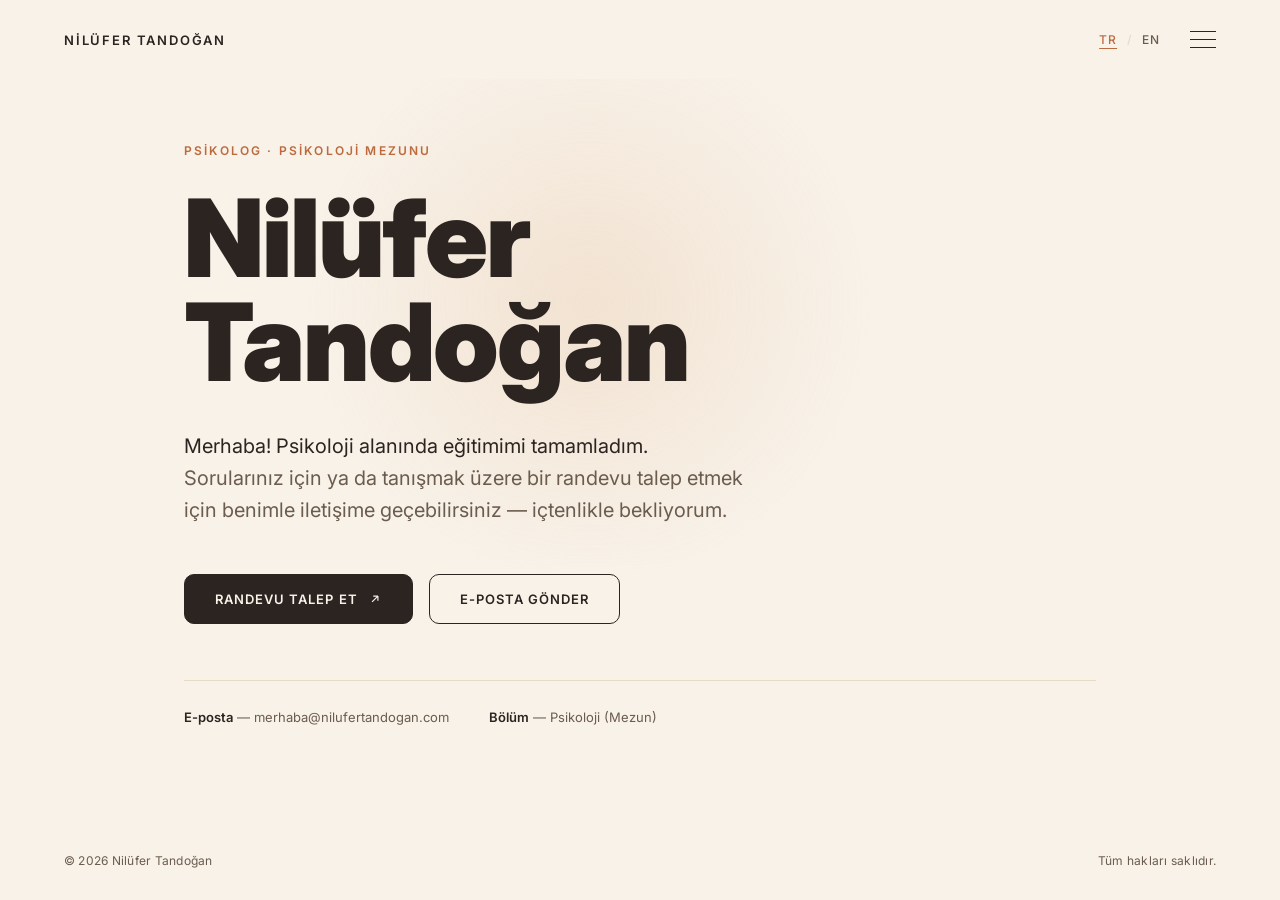
==== index.html @ fe496c20 "Initial commit: import site from site_8.zip Establishes version control for nilufertandogan.com, rep" ====
<!DOCTYPE html>
<html lang="tr">
<head>
<meta charset="UTF-8">
<meta name="viewport" content="width=device-width, initial-scale=1.0">
<title>Nilüfer Tandoğan</title>
<meta name="description" content="Nilüfer Tandoğan (Hatice Nilüfer Tandoğan) — Psikoloji mezunu. İletişime geçin veya randevu talep edin.">
<meta name="robots" content="index, follow">
<meta name="author" content="Nilüfer Tandoğan">
<link rel="canonical" href="https://nilufertandogan.com/">

<meta property="og:title" content="Nilüfer Tandoğan">
<meta property="og:description" content="Psikolog · Psikoloji Mezunu. İletişime geçin veya randevu talep edin.">
<meta property="og:type" content="website">
<meta property="og:url" content="https://nilufertandogan.com/">
<meta property="og:site_name" content="Nilüfer Tandoğan">
<meta property="og:image" content="https://nilufertandogan.com/og-image.png">
<meta property="og:image:width" content="1200">
<meta property="og:image:height" content="630">
<meta property="og:locale" content="tr_TR">
<meta property="og:locale:alternate" content="en_US">

<meta name="twitter:card" content="summary_large_image">
<meta name="twitter:title" content="Nilüfer Tandoğan">
<meta name="twitter:description" content="Psikolog · Psikoloji Mezunu. İletişime geçin veya randevu talep edin.">
<meta name="twitter:image" content="https://nilufertandogan.com/og-image.png">

<meta name="theme-color" content="#f8f2e9">
<link rel="icon" href="data:image/svg+xml,%3Csvg xmlns='http://www.w3.org/2000/svg' viewBox='0 0 100 100'%3E%3Crect width='100' height='100' fill='%232b2420'/%3E%3Ctext x='50' y='66' font-family='Georgia,serif' font-size='52' fill='%23f8f2e9' text-anchor='middle'%3ENT%3C/text%3E%3C/svg%3E">
<link rel="preconnect" href="https://fonts.googleapis.com">
<link rel="preconnect" href="https://fonts.gstatic.com" crossorigin>
<link href="https://fonts.googleapis.com/css2?family=Inter:wght@300;400;500;600;900&display=swap" rel="stylesheet">
<link rel="stylesheet" href="style.css">
<script type="application/ld+json">
{
  "@context": "https://schema.org",
  "@type": "Person",
  "name": "Nilüfer Tandoğan",
  "alternateName": "Hatice Nilüfer Tandoğan",
  "url": "https://nilufertandogan.com/",
  "image": "https://nilufertandogan.com/og-image.png",
  "description": "Psikolog · Psikoloji Mezunu",
  "email": "mailto:merhaba@nilufertandogan.com"
}
</script>
</head>
<body>

<header>
  <a class="wordmark" href="/">Nilüfer Tandoğan</a>
  <div class="header-right">
    <div class="lang-toggle">
      <button class="js-lang-btn active" data-lang="tr" onclick="setLang('tr')">TR</button>
      <span>/</span>
      <button class="js-lang-btn" data-lang="en" onclick="setLang('en')">EN</button>
    </div>
    <button class="burger" id="burger" aria-label="Menu"><span></span><span></span><span></span></button>
  </div>
</header>

<nav class="nav-overlay" id="nav-overlay">
  <ul class="nav-links">
    <li><a class="current" href="/" data-tr="Ana Sayfa" data-en="Home">Ana Sayfa</a></li>
    <li><a href="about" data-tr="Hakkımda" data-en="About Me">Hakkımda</a></li>
    <li><a href="psychology" data-tr="Psikoloji" data-en="Psychology">Psikoloji</a></li>
    <li><a href="interactive" data-tr="Etkileşimli" data-en="Interactive">Etkileşimli</a></li>
    <li><a href="blog" data-tr="Blog" data-en="Blog">Blog</a></li>
    <li><a href="contact" data-tr="İletişim" data-en="Contact">İletişim</a></li>
  </ul>
  <div class="nav-meta">
    <a class="nav-cta" href="https://cal.com/nilufer/15min" data-cal-link="nilufer/15min" data-cal-namespace="15min" data-cal-config='{"layout":"month_view"}' data-tr="Randevu Talep Et" data-en="Request an Appointment">Randevu Talep Et</a>
    <div class="lang-toggle">
      <button class="js-lang-btn active" data-lang="tr" onclick="setLang('tr')">TR</button>
      <span>/</span>
      <button class="js-lang-btn" data-lang="en" onclick="setLang('en')">EN</button>
    </div>
  </div>
</nav>

<main>
  <div class="hero">
    <div class="eyebrow" data-tr="Psikolog · Psikoloji Mezunu" data-en="Psychologist · Psychology Graduate">Psikolog · Psikoloji Mezunu</div>

    <h1>Nilüfer<br>Tandoğan</h1>

    <p class="lede">
      <span data-tr="Merhaba! Psikoloji alanında eğitimimi tamamladım." data-en="Hi there! I completed my degree in Psychology.">Merhaba! Psikoloji alanında eğitimimi tamamladım.</span>
      <span class="soft" data-tr="Sorularınız için ya da tanışmak üzere bir randevu talep etmek için benimle iletişime geçebilirsiniz — içtenlikle bekliyorum." data-en="Feel free to get in touch with any questions, or request an appointment to meet — I'd genuinely love to hear from you.">Sorularınız için ya da tanışmak üzere bir randevu talep etmek için benimle iletişime geçebilirsiniz — içtenlikle bekliyorum.</span>
    </p>

    <div class="cta-row">
      <a class="btn btn-primary" href="https://cal.com/nilufer/15min" data-cal-link="nilufer/15min" data-cal-namespace="15min" data-cal-config='{"layout":"month_view"}'>
        <span data-tr="Randevu Talep Et" data-en="Request an Appointment">Randevu Talep Et</span>
        <svg viewBox="0 0 24 24" fill="none" stroke="currentColor" stroke-width="2"><path d="M7 17L17 7M17 7H9M17 7V15"/></svg>
      </a>
      <a class="btn btn-secondary" href="mailto:merhaba@nilufertandogan.com">
        <span data-tr="E-posta Gönder" data-en="Send an Email">E-posta Gönder</span>
      </a>
    </div>

    <div class="divider"></div>
    <div class="meta-row">
      <div><strong data-tr="E-posta" data-en="Email">E-posta</strong> — merhaba@nilufertandogan.com</div>
      <div><strong data-tr="Bölüm" data-en="Department">Bölüm</strong> — <span data-tr="Psikoloji (Mezun)" data-en="Psychology (Graduate)">Psikoloji (Mezun)</span></div>
    </div>
  </div>
</main>

<footer>
  <span>&copy; <span id="year">2026</span> Nilüfer Tandoğan</span>
  <span data-tr="Tüm hakları saklıdır." data-en="All rights reserved.">Tüm hakları saklıdır.</span>
</footer>

<script src="script.js"></script>
<script type="text/javascript">
  (function (C, A, L) { let p = function (a, ar) { a.q.push(ar); }; let d = C.document; C.Cal = C.Cal || function () { let cal = C.Cal; let ar = arguments; if (!cal.loaded) { cal.ns = {}; cal.q = cal.q || []; d.head.appendChild(d.createElement("script")).src = A; cal.loaded = true; } if (ar[0] === L) { const api = function () { p(api, arguments); }; const namespace = ar[1]; api.q = api.q || []; if(typeof namespace === "string"){cal.ns[namespace] = cal.ns[namespace] || api;p(cal.ns[namespace], ar);p(cal, ["initNamespace", namespace]);} else p(cal, ar); return;} p(cal, ar); }; })(window, "https://app.cal.com/embed/embed.js", "init");
  Cal("init", "15min", {origin:"https://app.cal.com"});
  Cal.config = Cal.config || {};
  Cal.config.forwardQueryParams = true;
  Cal.ns["15min"]("ui", {"hideEventTypeDetails":false,"layout":"month_view"});
</script>

</body>
</html>
---- style.css ----
:root{
  --bg:#f8f2e9;
  --ink:#2b2420;
  --ink-soft:#6b5c4e;
  --line:#e7dbc8;
  --paper:#fffaf3;
  --accent:#bd6b3e;
  --accent-soft:#f0ddc9;
  --radius:10px;
  --radius-lg:20px;
}
*{margin:0;padding:0;box-sizing:border-box;}
html{scroll-behavior:smooth;}
body{
  background:var(--bg);
  color:var(--ink);
  font-family:'Inter',-apple-system,BlinkMacSystemFont,'Helvetica Neue',Arial,sans-serif;
  -webkit-font-smoothing:antialiased;
  min-height:100vh;
  display:flex;
  flex-direction:column;
}
a{color:inherit;}

/* ---------- top bar ---------- */
header{
  display:flex;
  align-items:center;
  justify-content:space-between;
  padding:28px clamp(20px,5vw,64px);
  position:sticky;
  top:0;
  background:var(--bg);
  z-index:100;
}
.wordmark{
  font-size:13px;
  font-weight:600;
  letter-spacing:0.14em;
  text-transform:uppercase;
  text-decoration:none;
}
.header-right{
  display:flex;
  align-items:center;
  gap:28px;
}
.lang-toggle{
  display:flex;
  align-items:center;
  gap:8px;
  font-size:12px;
  letter-spacing:0.08em;
  font-weight:500;
}
.lang-toggle button{
  background:none;
  border:none;
  font:inherit;
  letter-spacing:inherit;
  color:var(--ink-soft);
  cursor:pointer;
  padding:4px 2px;
  text-transform:uppercase;
  transition:color .2s ease;
}
.lang-toggle button.active{
  color:var(--accent);
  text-decoration:underline;
  text-underline-offset:4px;
}
.lang-toggle span{color:var(--line);}

.burger{
  width:26px;
  height:18px;
  position:relative;
  background:none;
  border:none;
  cursor:pointer;
  padding:0;
  flex:none;
}
.burger span{
  position:absolute;
  left:0;
  width:100%;
  height:1.5px;
  background:var(--ink);
  transition:transform .3s ease, opacity .3s ease, top .3s ease;
}
.burger span:nth-child(1){top:0;}
.burger span:nth-child(2){top:8px;}
.burger span:nth-child(3){top:16px;}
.burger.open span:nth-child(1){top:8px;transform:rotate(45deg);}
.burger.open span:nth-child(2){opacity:0;}
.burger.open span:nth-child(3){top:8px;transform:rotate(-45deg);}

/* ---------- nav overlay ---------- */
.nav-overlay{
  position:fixed;
  inset:0;
  background:var(--ink);
  color:var(--bg);
  z-index:90;
  display:flex;
  flex-direction:column;
  justify-content:center;
  padding:20px clamp(24px,6vw,80px) 24px;
  padding-top:min(100px, 18vh);
  overflow-y:auto;
  opacity:0;
  visibility:hidden;
  transform:translateY(-8px);
  transition:opacity .35s ease, transform .35s ease, visibility 0s linear .35s;
}
.nav-overlay.open{
  opacity:1;
  visibility:visible;
  transform:translateY(0);
  transition:opacity .35s ease, transform .35s ease, visibility 0s linear 0s;
}
.nav-links{
  list-style:none;
  display:flex;
  flex-direction:column;
  gap:0;
}
.nav-links a{
  font-size:clamp(22px,4.8vw,44px);
  font-weight:900;
  letter-spacing:-0.02em;
  text-decoration:none;
  color:var(--bg);
  opacity:0.55;
  transition:opacity .2s ease;
  display:inline-block;
  padding:3px 0;
  line-height:1.15;
}
.nav-links a:hover,
.nav-links a.current{
  opacity:1;
  color:var(--accent);
}
.nav-meta{
  margin-top:24px;
  display:flex;
  flex-wrap:wrap;
  gap:12px 32px;
  align-items:center;
}
.nav-meta .lang-toggle button{color:rgba(246,244,240,0.55);}
.nav-meta .lang-toggle button.active{color:var(--accent);}
.nav-meta .lang-toggle span{color:rgba(246,244,240,0.3);}
.nav-cta{
  display:inline-flex;
  align-items:center;
  gap:10px;
  padding:11px 22px;
  font-size:12px;
  font-weight:600;
  letter-spacing:0.08em;
  text-transform:uppercase;
  text-decoration:none;
  border:1px solid var(--bg);
  border-radius:var(--radius);
  color:var(--bg);
  transition:background .25s ease, color .25s ease, border-color .25s ease;
}
.nav-cta:hover{background:var(--accent);color:var(--bg);border-color:var(--accent);}

body.nav-locked{overflow:hidden;}

/* ---------- hero (home) ---------- */
main{flex:1;display:flex;align-items:center;}
.hero{width:100%;padding:40px clamp(20px,5vw,64px) 80px;max-width:1040px;margin:0 auto;position:relative;}
.hero::before{
  content:"";position:absolute;top:-60px;left:50%;width:640px;height:520px;
  transform:translateX(-58%);
  background:radial-gradient(circle, var(--accent-soft) 0%, rgba(240,221,201,0) 68%);
  opacity:.75;filter:blur(6px);pointer-events:none;z-index:-1;
}
.eyebrow{
  font-size:12px;font-weight:600;letter-spacing:0.18em;text-transform:uppercase;
  color:var(--accent);margin-bottom:28px;
}
h1{font-size:clamp(48px,9vw,108px);font-weight:900;line-height:0.96;letter-spacing:-0.02em;margin-bottom:36px;}
.lede{font-size:clamp(17px,2vw,20px);font-weight:400;line-height:1.6;color:var(--ink);max-width:560px;margin-bottom:48px;}
.lede .soft{color:var(--ink-soft);}
.cta-row{display:flex;flex-wrap:wrap;gap:16px;margin-bottom:56px;}
.btn{
  display:inline-flex;align-items:center;gap:10px;padding:16px 30px;font-size:13px;font-weight:600;
  letter-spacing:0.08em;text-transform:uppercase;text-decoration:none;border:1px solid var(--ink);
  border-radius:var(--radius);
  transition:background .25s ease, color .25s ease, border-color .25s ease;white-space:nowrap;
}
.btn-primary{background:var(--ink);color:var(--bg);}
.btn-primary:hover{background:var(--accent);color:var(--bg);border-color:var(--accent);}
.btn-secondary{background:transparent;color:var(--ink);}
.btn-secondary:hover{background:var(--ink);color:var(--bg);}
.btn svg{width:14px;height:14px;flex:none;}
.divider{width:100%;height:1px;background:var(--line);margin-bottom:28px;}
.meta-row{display:flex;flex-wrap:wrap;gap:8px 40px;font-size:13px;color:var(--ink-soft);}
.meta-row strong{color:var(--ink);font-weight:600;}

/* ---------- generic sub-page layout ---------- */
.page{width:100%;max-width:800px;margin:0 auto;padding:20px clamp(20px,5vw,64px) 100px;}
.page-eyebrow{
  font-size:12px;font-weight:600;letter-spacing:0.18em;text-transform:uppercase;
  color:var(--accent);margin-bottom:20px;
}
.page h1{font-size:clamp(36px,6vw,64px);margin-bottom:32px;}
.prose{font-size:17px;line-height:1.75;color:var(--ink);max-width:640px;}
.prose p{margin-bottom:22px;}
.prose p:last-child{margin-bottom:0;}

/* ---------- topic list (psychology page) ---------- */
.topic-list{list-style:none;margin-top:16px;}
.topic-item{
  padding:28px 0;border-top:1px solid var(--line);
  display:flex;flex-direction:column;gap:8px;
}
.topic-list li:last-child{border-bottom:1px solid var(--line);}
.topic-item{transition:padding-left .2s ease;}
.topic-item:hover{padding-left:8px;}
.topic-title{font-size:20px;font-weight:600;letter-spacing:-0.01em;}
.topic-item:hover .topic-title{color:var(--accent);}
.topic-desc{font-size:15px;line-height:1.6;color:var(--ink-soft);max-width:560px;}

/* ---------- blog list ---------- */
.blog-list{list-style:none;margin-top:16px;}
.blog-item{
  padding:32px 0;border-top:1px solid var(--line);
  display:flex;flex-direction:column;gap:10px;
}
.blog-list li:last-child{border-bottom:1px solid var(--line);}
.blog-item{transition:padding-left .2s ease;}
.blog-item:hover{padding-left:8px;}
.blog-date{font-size:12px;letter-spacing:0.1em;text-transform:uppercase;color:var(--ink-soft);}
.blog-title{font-size:24px;font-weight:700;letter-spacing:-0.01em;transition:color .2s ease;}
.blog-item:hover .blog-title{color:var(--accent);}
.blog-excerpt{font-size:15px;line-height:1.6;color:var(--ink-soft);max-width:600px;}
.blog-tag{
  align-self:flex-start;font-size:11px;font-weight:600;letter-spacing:0.08em;text-transform:uppercase;
  color:var(--accent);background:var(--accent-soft);border:1px solid transparent;border-radius:999px;padding:4px 12px;
}

/* ---------- contact form ---------- */
.form-note{font-size:14px;line-height:1.6;color:var(--ink-soft);margin-bottom:36px;max-width:560px;}
form.contact-form{max-width:560px;}
.field{margin-bottom:24px;}
.field label{
  display:block;font-size:12px;font-weight:600;letter-spacing:0.08em;text-transform:uppercase;
  color:var(--ink-soft);margin-bottom:10px;
}
.field input,.field textarea{
  width:100%;border:none;border-bottom:1px solid var(--line);background:transparent;
  font:inherit;font-size:16px;color:var(--ink);padding:10px 2px;outline:none;
  transition:border-color .2s ease;
}
.field input:focus,.field textarea:focus{border-color:var(--accent);}
.field textarea{resize:vertical;min-height:120px;}
.form-submit{
  display:inline-flex;align-items:center;gap:10px;padding:16px 30px;font-size:13px;font-weight:600;
  letter-spacing:0.08em;text-transform:uppercase;border:1px solid var(--ink);background:var(--ink);
  border-radius:var(--radius);
  color:var(--bg);cursor:pointer;transition:background .25s ease,color .25s ease,border-color .25s ease;
}
.form-submit:hover{background:var(--accent);color:var(--bg);border-color:var(--accent);}
.contact-alt{margin-top:56px;padding-top:32px;border-top:1px solid var(--line);}

/* ---------- footer ---------- */
footer{
  padding:24px clamp(20px,5vw,64px) 32px;display:flex;flex-wrap:wrap;gap:8px 24px;
  justify-content:space-between;font-size:12px;color:var(--ink-soft);letter-spacing:0.02em;
}
footer a{color:var(--ink-soft);}

/* ---------- disclaimer ---------- */
.disclaimer{
  font-size:13px;line-height:1.6;color:var(--ink-soft);max-width:640px;
  padding:16px 20px;background:var(--accent-soft);border:none;border-left:3px solid var(--accent);
  border-radius:0 var(--radius) var(--radius) 0;margin:28px 0 40px;
}
.disclaimer strong{color:var(--ink);}

/* ---------- interactive section switcher ---------- */
.tool-tabs{display:flex;gap:8px;margin-bottom:48px;flex-wrap:wrap;}
.tool-tab{
  padding:12px 22px;font-size:12px;font-weight:600;letter-spacing:0.08em;text-transform:uppercase;
  border:1px solid var(--ink);border-radius:999px;background:transparent;color:var(--ink);cursor:pointer;
  transition:background .2s ease,color .2s ease,border-color .2s ease;
}
.tool-tab.active{background:var(--ink);color:var(--bg);}
.tool-tab:hover:not(.active){border-color:var(--accent);color:var(--accent);}
.tool-panel{display:none;}
.tool-panel.active{display:block;}

/* ---------- stroop game ---------- */
.game-card{
  background:var(--paper);border:1px solid var(--line);border-radius:var(--radius-lg);
  box-shadow:0 1px 2px rgba(43,36,32,0.04), 0 12px 28px rgba(43,36,32,0.06);
  padding:clamp(28px,5vw,64px);
  display:flex;flex-direction:column;align-items:center;text-align:center;min-height:420px;
  justify-content:center;position:relative;overflow:hidden;
}
.game-progress{
  position:absolute;top:0;left:0;height:3px;background:var(--accent);width:0%;
  transition:width .25s ease;
}
.game-meta-row{
  position:absolute;top:20px;right:24px;font-size:12px;color:var(--ink-soft);
  letter-spacing:0.08em;text-transform:uppercase;
}
.game-intro h2{font-size:clamp(24px,4vw,34px);font-weight:800;margin-bottom:16px;letter-spacing:-0.01em;}
.game-intro p{font-size:15px;line-height:1.6;color:var(--ink-soft);max-width:440px;margin:0 auto 28px;}
.stroop-word{
  font-size:clamp(48px,9vw,88px);font-weight:900;letter-spacing:-0.02em;margin-bottom:44px;
  transition:transform .12s ease;
  user-select:none;
}
.stroop-word.pulse{animation:stroop-pulse .18s ease;}
@keyframes stroop-pulse{0%{transform:scale(1);}50%{transform:scale(1.08);}100%{transform:scale(1);}}
.color-buttons{display:grid;grid-template-columns:repeat(4,1fr);gap:14px;width:100%;max-width:480px;}
.color-btn{
  aspect-ratio:1;border:none;border-radius:var(--radius);cursor:pointer;position:relative;
  display:flex;align-items:flex-end;justify-content:center;padding-bottom:10px;
  font-size:11px;font-weight:700;letter-spacing:0.06em;text-transform:uppercase;color:rgba(255,255,255,0.92);
  transition:transform .12s ease, filter .12s ease;
}
.color-btn:hover{transform:translateY(-3px);filter:brightness(1.06);}
.color-btn:active{transform:translateY(0);}
.game-result h2{font-size:clamp(28px,5vw,40px);font-weight:800;margin-bottom:8px;}
.result-score{
  font-size:clamp(64px,14vw,140px);font-weight:900;letter-spacing:-0.03em;line-height:1;margin:12px 0;
}
.result-stats{display:flex;gap:36px;justify-content:center;flex-wrap:wrap;margin:20px 0 32px;}
.result-stat-num{font-size:22px;font-weight:700;}
.result-stat-label{font-size:11px;color:var(--ink-soft);letter-spacing:0.08em;text-transform:uppercase;margin-top:4px;}
.result-tagline{font-size:16px;color:var(--ink-soft);max-width:420px;margin:0 auto 28px;line-height:1.5;}
.game-start-btn,.game-replay-btn{
  display:inline-flex;align-items:center;gap:10px;padding:16px 34px;font-size:13px;font-weight:600;
  letter-spacing:0.08em;text-transform:uppercase;border:1px solid var(--ink);background:var(--ink);
  border-radius:var(--radius);
  color:var(--bg);cursor:pointer;transition:background .25s ease,color .25s ease,border-color .25s ease;
}
.game-start-btn:hover,.game-replay-btn:hover{background:var(--accent);color:var(--bg);border-color:var(--accent);}
.stroop-info{margin-top:24px;font-size:13px;color:var(--ink-soft);}
.stroop-info summary{cursor:pointer;font-weight:600;color:var(--ink);}
.stroop-info[open] summary{margin-bottom:10px;}
.stroop-info p{max-width:560px;line-height:1.65;}
.flash-overlay{
  position:absolute;inset:0;pointer-events:none;opacity:0;
}
.flash-overlay.correct{background:rgba(63,145,66,0.14);animation:flash-out .35s ease forwards;}
.flash-overlay.wrong{background:rgba(214,69,69,0.14);animation:flash-out .35s ease forwards;}
@keyframes flash-out{0%{opacity:1;}100%{opacity:0;}}

/* ---------- reflection quiz ---------- */
.quiz-card{
  background:var(--paper);border:1px solid var(--line);border-radius:var(--radius-lg);
  box-shadow:0 1px 2px rgba(43,36,32,0.04), 0 12px 28px rgba(43,36,32,0.06);
  padding:clamp(28px,5vw,64px);
}
.quiz-intro{font-size:15px;color:var(--ink-soft);line-height:1.6;max-width:520px;margin-bottom:36px;}
.slider-row{margin-bottom:34px;}
.slider-row-head{display:flex;justify-content:space-between;align-items:baseline;margin-bottom:14px;}
.slider-label{font-size:15px;font-weight:600;}
.slider-value{font-size:12px;color:var(--ink-soft);letter-spacing:0.06em;text-transform:uppercase;}
.slider-row input[type="range"]{
  width:100%;-webkit-appearance:none;appearance:none;height:1px;background:var(--line);outline:none;
}
.slider-row input[type="range"]::-webkit-slider-thumb{
  -webkit-appearance:none;appearance:none;width:18px;height:18px;border-radius:50%;
  background:var(--accent);cursor:pointer;border:3px solid var(--bg);box-shadow:0 0 0 1px var(--accent);
}
.slider-row input[type="range"]::-moz-range-thumb{
  width:18px;height:18px;border-radius:50%;background:var(--accent);cursor:pointer;border:3px solid var(--bg);
  box-shadow:0 0 0 1px var(--accent);
}
.slider-endpoints{display:flex;justify-content:space-between;font-size:11px;color:var(--ink-soft);margin-top:8px;
  letter-spacing:0.04em;text-transform:uppercase;}
.quiz-submit{
  display:inline-flex;align-items:center;gap:10px;padding:16px 34px;font-size:13px;font-weight:600;
  letter-spacing:0.08em;text-transform:uppercase;border:1px solid var(--ink);background:var(--ink);
  border-radius:var(--radius);
  color:var(--bg);cursor:pointer;transition:background .25s ease,color .25s ease,border-color .25s ease;margin-top:12px;
}
.quiz-submit:hover{background:var(--accent);color:var(--bg);border-color:var(--accent);}
.quiz-result{display:none;margin-top:56px;padding-top:48px;border-top:1px solid var(--line);}
.quiz-result.show{display:block;}
.radar-wrap{display:flex;justify-content:center;margin-bottom:32px;}
.radar-wrap svg{max-width:100%;height:auto;}
.radar-poly{
  fill:rgba(189,107,62,0.14);stroke:var(--accent);stroke-width:1.5;
  stroke-dasharray:600;stroke-dashoffset:600;
  transition:stroke-dashoffset 1.1s cubic-bezier(.2,.8,.2,1), fill 1.1s ease;
}
.radar-poly.drawn{stroke-dashoffset:0;}
.radar-axis-label{font-size:11px;fill:var(--ink-soft);text-transform:uppercase;letter-spacing:0.04em;}
.reflection-notes{display:flex;flex-direction:column;gap:16px;max-width:560px;margin:0 auto;}
.reflection-note{padding:16px 0;border-top:1px solid var(--line);}
.reflection-note:first-child{border-top:none;}
.reflection-note-dim{font-size:12px;font-weight:700;letter-spacing:0.08em;text-transform:uppercase;color:var(--ink-soft);margin-bottom:6px;}
.reflection-note-text{font-size:15px;line-height:1.6;}

@media (max-width:640px){
  .color-buttons{grid-template-columns:repeat(2,1fr);}
  .result-stats{gap:24px;}
}

@media (max-width:520px){
  .cta-row{flex-direction:column;align-items:stretch;}
  .btn{justify-content:center;}
  footer{flex-direction:column;}
  .nav-links a{font-size:10vw;}
  .nav-overlay{padding-top:min(84px, 16vh);}
  .tool-tabs{flex-direction:column;}
}
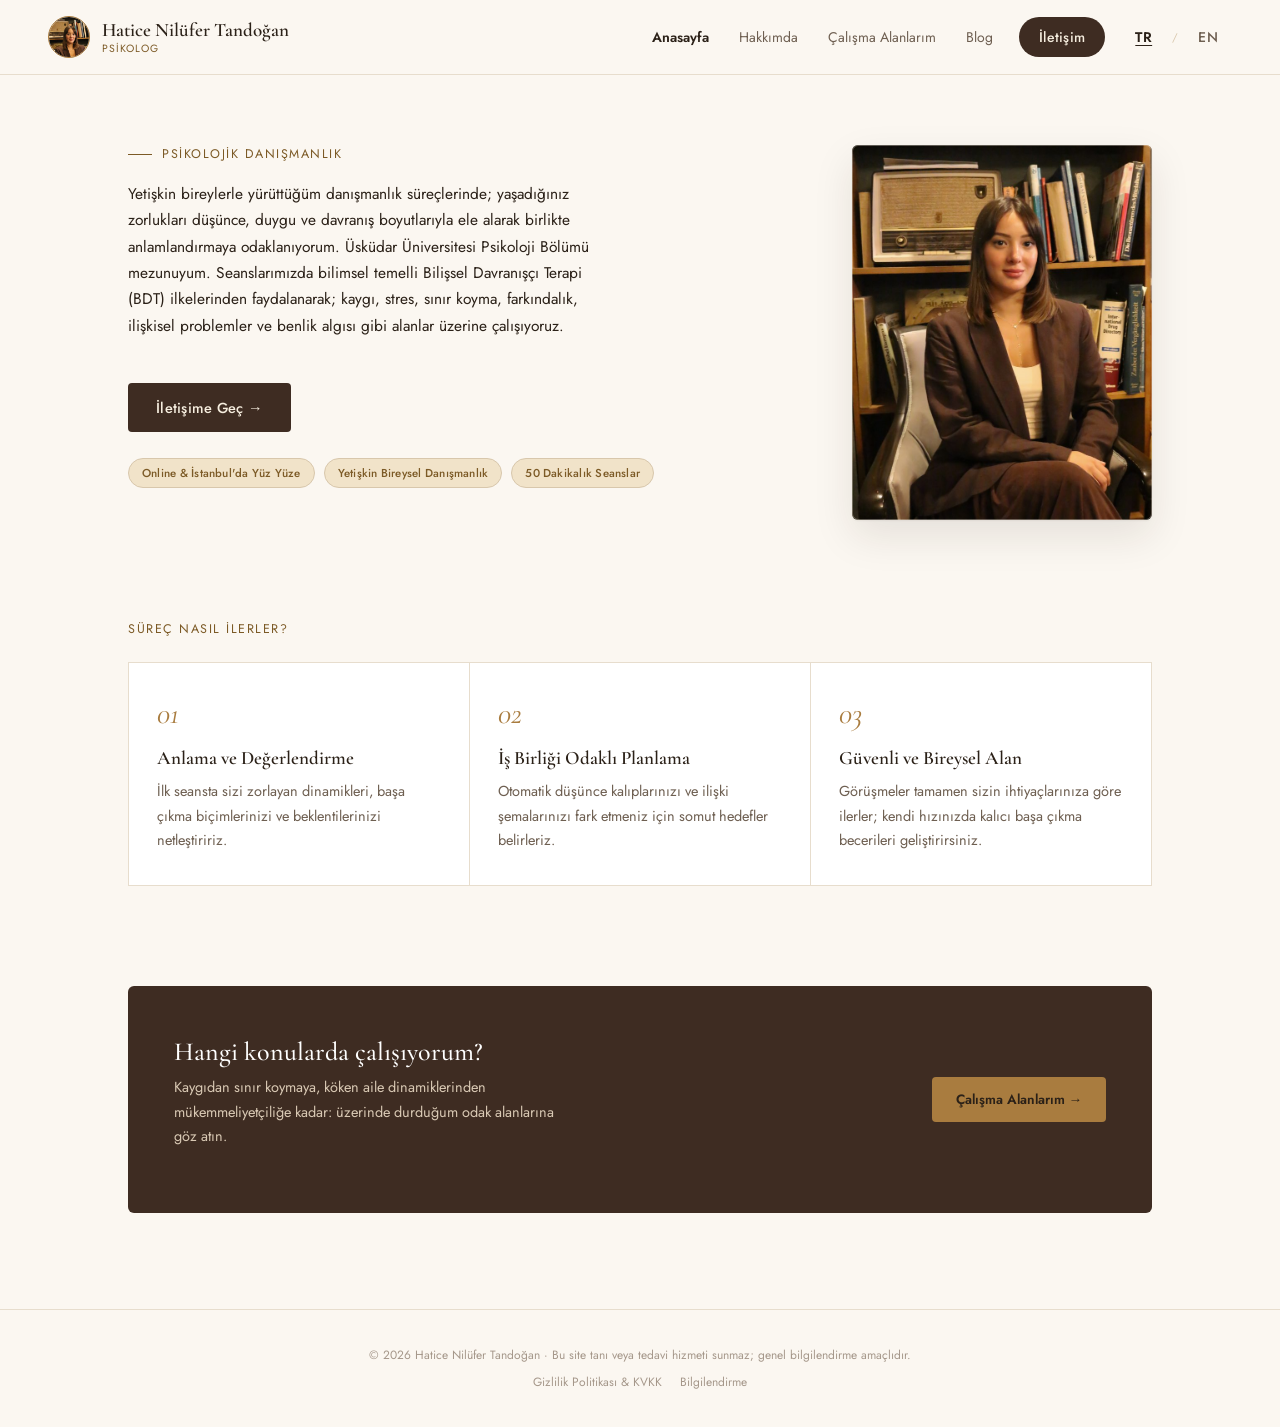
==== commit 9f7b4d11: "Sync repo to the live redesign, fix broken robots.txt/sitemap.xml The production site was manually r" ====
--- a/index.html
+++ b/index.html
@@ -3,121 +3,869 @@
 <head>
 <meta charset="UTF-8">
 <meta name="viewport" content="width=device-width, initial-scale=1.0">
-<title>Nilüfer Tandoğan</title>
-<meta name="description" content="Nilüfer Tandoğan (Hatice Nilüfer Tandoğan) — Psikoloji mezunu. İletişime geçin veya randevu talep edin.">
+<meta name="description" content="Hatice Nilüfer Tandoğan, Psikolog. Yetişkinler için bireysel psikolojik danışmanlık, online ve İstanbul'da yüz yüze.">
+<meta name="theme-color" content="#FBF7F1">
 <meta name="robots" content="index, follow">
 <meta name="author" content="Nilüfer Tandoğan">
 <link rel="canonical" href="https://nilufertandogan.com/">
-
-<meta property="og:title" content="Nilüfer Tandoğan">
-<meta property="og:description" content="Psikolog · Psikoloji Mezunu. İletişime geçin veya randevu talep edin.">
 <meta property="og:type" content="website">
+<meta property="og:title" content="Hatice Nilüfer Tandoğan | Psikolog">
+<meta property="og:description" content="Yetişkinler için bireysel psikolojik danışmanlık, online ve İstanbul'da yüz yüze.">
 <meta property="og:url" content="https://nilufertandogan.com/">
 <meta property="og:site_name" content="Nilüfer Tandoğan">
-<meta property="og:image" content="https://nilufertandogan.com/og-image.png">
+<meta property="og:image" content="https://nilufertandogan.com/og-image.jpg">
 <meta property="og:image:width" content="1200">
 <meta property="og:image:height" content="630">
 <meta property="og:locale" content="tr_TR">
 <meta property="og:locale:alternate" content="en_US">
-
 <meta name="twitter:card" content="summary_large_image">
-<meta name="twitter:title" content="Nilüfer Tandoğan">
-<meta name="twitter:description" content="Psikolog · Psikoloji Mezunu. İletişime geçin veya randevu talep edin.">
-<meta name="twitter:image" content="https://nilufertandogan.com/og-image.png">
-
-<meta name="theme-color" content="#f8f2e9">
-<link rel="icon" href="data:image/svg+xml,%3Csvg xmlns='http://www.w3.org/2000/svg' viewBox='0 0 100 100'%3E%3Crect width='100' height='100' fill='%232b2420'/%3E%3Ctext x='50' y='66' font-family='Georgia,serif' font-size='52' fill='%23f8f2e9' text-anchor='middle'%3ENT%3C/text%3E%3C/svg%3E">
+<meta name="twitter:title" content="Hatice Nilüfer Tandoğan | Psikolog">
+<meta name="twitter:description" content="Yetişkinler için bireysel psikolojik danışmanlık, online ve İstanbul'da yüz yüze.">
+<meta name="twitter:image" content="https://nilufertandogan.com/og-image.jpg">
+<link rel="icon" href="favicon.png" type="image/png">
+<link rel="apple-touch-icon" href="apple-touch-icon.png">
+<title>Hatice Nilüfer Tandoğan | Psikolog</title>
+<script type="application/ld+json">{"@context":"https://schema.org","@type":"Person","name":"Nilüfer Tandoğan","alternateName":"Hatice Nilüfer Tandoğan","jobTitle":"Psikolog","url":"https://nilufertandogan.com/","image":"https://nilufertandogan.com/og-image.jpg"}</script>
 <link rel="preconnect" href="https://fonts.googleapis.com">
 <link rel="preconnect" href="https://fonts.gstatic.com" crossorigin>
-<link href="https://fonts.googleapis.com/css2?family=Inter:wght@300;400;500;600;900&display=swap" rel="stylesheet">
-<link rel="stylesheet" href="style.css">
-<script type="application/ld+json">
-{
-  "@context": "https://schema.org",
-  "@type": "Person",
-  "name": "Nilüfer Tandoğan",
-  "alternateName": "Hatice Nilüfer Tandoğan",
-  "url": "https://nilufertandogan.com/",
-  "image": "https://nilufertandogan.com/og-image.png",
-  "description": "Psikolog · Psikoloji Mezunu",
-  "email": "mailto:merhaba@nilufertandogan.com"
-}
-</script>
+<link href="https://fonts.googleapis.com/css2?family=Cormorant+Garamond:ital,wght@0,400;0,500;0,600;1,500&family=Jost:wght@300;400;500;600&display=swap" rel="stylesheet">
+<style>
+
+  :root{
+    --paper:#FBF7F1;
+    --paper-raised:#FFFFFF;
+    --ink:#2B2118;
+    --ink-soft:#6E5F51;
+    --ink-faint:#A5978A;
+    --line:#E7DDCD;
+    --line-strong:#D8C7AC;
+    --brown:#3E2C22;
+    --brown-soft:#5A4436;
+    --gold:#A97C3F;
+    --gold-deep:#7C5A26;
+    --gold-tint:#F1E3C9;
+    --shadow:0 1px 2px rgba(43,33,24,0.05), 0 16px 40px rgba(43,33,24,0.10);
+  }
+  *{ box-sizing:border-box; }
+  html{ scroll-behavior:smooth; }
+  body{
+    margin:0;
+    background:var(--paper);
+    color:var(--ink);
+    font-family:'Jost', system-ui, sans-serif;
+    -webkit-font-smoothing:antialiased;
+  }
+  h1,h2,h3,h4{ font-family:'Cormorant Garamond', Georgia, serif; margin:0; text-wrap:balance; font-weight:500; }
+  em{ font-style:italic; color:var(--gold-deep); }
+  p{ line-height:1.7; }
+  [hidden]{ display:none !important; }
+  img{ display:block; max-width:100%; }
+  .sr-only{
+    position:absolute; width:1px; height:1px; padding:0; margin:-1px; overflow:hidden;
+    clip:rect(0,0,0,0); white-space:nowrap; border:0;
+  }
+  a:focus-visible, button:focus-visible, input:focus-visible, textarea:focus-visible{
+    outline:2px solid var(--gold-deep); outline-offset:2px; border-radius:2px;
+  }
+
+  .site{ background:var(--paper); }
+
+  header.sitenav{
+    position:sticky; top:0; z-index:10;
+    display:flex; align-items:center; justify-content:space-between;
+    padding:16px 48px;
+    background:var(--paper);
+    border-bottom:1px solid var(--line);
+  }
+  .wordmark{ display:flex; align-items:center; gap:12px; cursor:pointer; }
+  .wordmark img{ width:42px; height:42px; border-radius:50%; object-fit:cover; border:1.5px solid var(--gold); }
+  .wordmark .wtext{ display:flex; flex-direction:column; line-height:1.15; }
+  .wordmark b{ font-family:'Cormorant Garamond', serif; font-size:19px; font-weight:600; }
+  .wordmark span{ font-size:10.5px; letter-spacing:.1em; text-transform:uppercase; color:var(--gold-deep); margin-top:2px; }
+  nav.links{ display:flex; align-items:center; gap:2px; }
+  nav.links button, nav.links a{
+    font-family:'Jost', sans-serif; font-size:14px; background:none; border:none; cursor:pointer;
+    color:var(--ink-soft); padding:9px 14px; border-radius:999px; transition:background .15s ease, color .15s ease;
+    text-decoration:none; display:inline-block;
+  }
+  nav.links button:hover, nav.links a:hover{ background:var(--gold-tint); color:var(--gold-deep); }
+  nav.links button.active{ color:var(--ink); font-weight:600; }
+  nav.links .cta-btn{
+    margin-left:10px; background:var(--brown); color:#F6EEDF !important; padding:10px 20px !important;
+    font-weight:500 !important; letter-spacing:.02em;
+  }
+  nav.links .cta-btn:hover{ background:var(--gold-deep); color:#fff !important; }
+  .lang-switch{
+    display:flex; align-items:center; gap:6px; margin-left:14px; padding:0;
+    background:none; border:none;
+  }
+  .lang-switch .lang-sep{ color:var(--line-strong); font-size:11px; }
+  .lang-switch button{
+    font-family:'Jost', sans-serif; font-size:11.5px; font-weight:500; letter-spacing:.03em;
+    background:none; border:none; cursor:pointer; color:var(--ink-faint); padding:3px 2px;
+  }
+  .lang-switch button:hover{ color:var(--brown-soft); }
+  .lang-switch button.active{ color:var(--brown); font-weight:700; text-decoration:underline; text-underline-offset:3px; }
+  @media (max-width:960px){
+    header.sitenav{ padding:14px 20px; flex-wrap:wrap; row-gap:12px; }
+    nav.links{
+      flex-wrap:wrap; justify-content:center; gap:6px 8px; width:100%;
+      padding-top:12px; border-top:1px solid var(--line);
+    }
+    nav.links button, nav.links a{ font-size:13px; padding:8px 12px; }
+    nav.links .cta-btn{ margin-left:2px; }
+    .lang-switch{ margin-left:6px; }
+  }
+  @media (max-width:420px){
+    header.sitenav{ padding:12px 16px; }
+    nav.links{ gap:4px 6px; }
+    nav.links button, nav.links a{ font-size:12px; padding:7px 10px; }
+  }
+
+  .page{ padding:70px 48px 96px; max-width:1120px; margin:0 auto; }
+  @media (max-width:960px){ .page{ padding:44px 20px 72px; } }
+
+  .eyebrow{
+    font-size:12.5px; letter-spacing:.12em; text-transform:uppercase; color:var(--gold-deep);
+    margin-bottom:18px; display:flex; align-items:center; gap:10px;
+  }
+  .eyebrow::before{ content:""; width:24px; height:1px; background:var(--gold-deep); }
+
+  /* ANASAYFA */
+  .hero{ display:grid; grid-template-columns:minmax(0,1.3fr) minmax(80px,0.7fr); gap:clamp(14px,4vw,40px); align-items:start; }
+  .hero p.lede{ margin-top:0; font-size:15.5px; line-height:1.7; color:var(--ink); max-width:52ch; }
+  .cta{
+    display:inline-block; margin-top:28px; background:var(--brown); color:#F6EEDF; text-decoration:none;
+    padding:14px 28px; border-radius:4px; font-size:14.5px; font-weight:500; letter-spacing:.02em;
+    border:none; cursor:pointer; font-family:'Jost',sans-serif;
+  }
+  .cta:hover{ background:var(--gold-deep); }
+  .chips{ display:flex; flex-wrap:wrap; gap:9px; margin-top:26px; }
+  .chip{
+    font-size:11.5px; padding:6px 13px; border-radius:999px; background:var(--gold-tint); color:var(--gold-deep);
+    border:1px solid var(--line-strong); font-weight:500; letter-spacing:.02em;
+  }
+  .hero-photo{
+    border-radius:6px; overflow:hidden; box-shadow:var(--shadow); position:relative;
+    aspect-ratio:4/5; width:100%; max-width:clamp(80px,30vw,300px); margin-left:auto;
+  }
+  .hero-photo img{ width:100%; height:100%; object-fit:cover; }
+  .hero-photo::after{
+    content:""; position:absolute; inset:0; border:1px solid rgba(246,238,223,0.35); border-radius:6px; pointer-events:none;
+  }
+  @media (max-width:700px){
+    .hero{ display:flex; flex-direction:column; }
+    .hero-photo{ max-width:min(280px,62vw); margin:0 auto 28px; order:-1; }
+  }
+
+  .section-label{ font-size:12.5px; letter-spacing:.12em; text-transform:uppercase; color:var(--gold-deep); margin-bottom:16px; }
+  .process{ margin-top:100px; }
+  .process-grid{ display:grid; grid-template-columns:repeat(3,1fr); gap:1px; margin-top:24px; background:var(--line); border:1px solid var(--line); }
+  @media (max-width:820px){ .process-grid{ grid-template-columns:1fr; } }
+  .process-card{ background:var(--paper-raised); padding:32px 28px; }
+  .process-card .n{ font-family:'Cormorant Garamond', serif; font-style:italic; font-size:30px; color:var(--gold); }
+  .process-card h4{ font-size:19px; font-weight:600; margin:14px 0 10px; }
+  .process-card p{ font-size:14.5px; color:var(--ink-soft); margin:0; }
+
+  .teaser{
+    margin-top:100px; background:var(--brown); color:#F6EEDF; border-radius:6px;
+    padding:50px 46px; display:flex; justify-content:space-between; align-items:center; gap:26px;
+  }
+  .teaser h3{ font-size:26px; font-weight:500; color:#fff; }
+  .teaser p{ color:#D9C9B4; margin-top:8px; font-size:14.5px; max-width:44ch; }
+  .teaser button{
+    background:var(--gold); color:#2B2118; border:none; padding:13px 24px; border-radius:4px;
+    font-family:'Jost',sans-serif; font-weight:600; font-size:13.5px; cursor:pointer; white-space:nowrap;
+  }
+  @media (max-width:700px){ .teaser{ flex-direction:column; align-items:flex-start; } }
+
+  /* HAKKIMDA */
+  .breadcrumb{ font-size:12.5px; color:var(--ink-faint); margin-bottom:22px; }
+  .breadcrumb b{ color:var(--ink-soft); font-weight:500; }
+  .about-top{ display:grid; grid-template-columns:1.4fr 0.6fr; gap:52px; align-items:start; }
+  @media (max-width:880px){ .about-top{ grid-template-columns:1fr; } }
+  .about-name{ font-size:clamp(40px,5.5vw,60px); line-height:1.05; font-weight:500; }
+  .about-name em{ display:block; color:var(--ink); font-style:normal; }
+  .about-top p{ color:var(--ink-soft); font-size:15.5px; margin-top:22px; max-width:56ch; }
+  .about-photo{
+    border-radius:6px; overflow:hidden; box-shadow:var(--shadow);
+    max-width:300px; margin-left:auto;
+  }
+  .about-photo img{ width:100%; height:auto; display:block; }
+  @media (max-width:880px){ .about-photo{ max-width:min(300px,68vw); margin:28px auto 0; } }
+  .about-divider{ border:none; border-top:1px solid var(--line); margin:52px 0 44px; }
+  .about-columns{ display:grid; grid-template-columns:1fr 1fr; gap:44px; }
+  @media (max-width:760px){ .about-columns{ grid-template-columns:1fr; } }
+  .about-columns p{ color:var(--ink-soft); font-size:15px; margin-bottom:16px; }
+  .cred-box{ margin-top:40px; background:var(--paper-raised); border:1px solid var(--line); border-radius:6px; padding:26px 28px; box-shadow:var(--shadow); }
+  .cred-box h4{ font-family:'Jost',sans-serif; font-size:12.5px; text-transform:uppercase; letter-spacing:.1em; color:var(--gold-deep); margin-bottom:16px; font-weight:600; }
+  .cred-box ul{ margin:0; padding-left:18px; }
+  .cred-box li{ font-size:14.5px; color:var(--ink); margin-bottom:9px; }
+
+  /* CALISMA ALANLARIM */
+  .work-grid{ display:grid; grid-template-columns:repeat(2,1fr); gap:1px; margin-top:28px; background:var(--line); border:1px solid var(--line); }
+  @media (max-width:760px){ .work-grid{ grid-template-columns:1fr; } }
+  .work-card{ background:var(--paper-raised); padding:26px 28px; }
+  .work-card h4{ font-size:17px; font-weight:600; margin-bottom:9px; }
+  .work-card p{ font-size:14px; color:var(--ink-soft); margin:0; }
+
+  .process-list{ margin-top:76px; }
+  .plist{ margin-top:22px; border:1px solid var(--line); border-radius:6px; background:var(--paper-raised); overflow:hidden; }
+  .prow{ display:grid; grid-template-columns:200px 1fr; gap:20px; padding:22px 28px; border-top:1px solid var(--line); }
+  .prow:first-child{ border-top:none; }
+  .prow b{ font-size:14px; color:var(--gold-deep); }
+  .prow p{ margin:0; font-size:14.5px; color:var(--ink-soft); }
+  @media (max-width:640px){ .prow{ grid-template-columns:1fr; gap:5px; } }
+
+  /* BLOG */
+  .blog-grid{ display:grid; grid-template-columns:repeat(2,1fr); gap:26px; margin-top:30px; }
+  @media (max-width:760px){ .blog-grid{ grid-template-columns:1fr; } }
+  .post-card{
+    background:var(--paper-raised); border:1px solid var(--line); border-radius:8px; overflow:hidden;
+    display:flex; flex-direction:column; box-shadow:var(--shadow);
+  }
+  .post-art{ height:150px; position:relative; overflow:hidden; }
+  .post-body{ padding:22px 24px 24px; display:flex; flex-direction:column; gap:11px; flex:1; }
+  .post-tag{ font-size:10.5px; letter-spacing:.08em; text-transform:uppercase; color:var(--gold-deep); font-weight:600; }
+  .post-card h4{ font-size:18px; font-weight:600; line-height:1.32; }
+  .post-card p{ font-size:13.5px; color:var(--ink-soft); margin:0; flex:1; }
+  .post-card .read{ font-size:12.5px; color:var(--brown); font-weight:600; letter-spacing:.02em; background:none; border:none; padding:0; font-family:'Jost',sans-serif; cursor:pointer; }
+  .post-card .read:hover{ text-decoration:underline; }
+  .post-card{ cursor:pointer; transition:transform .15s ease, box-shadow .15s ease; }
+  .post-card:hover{ transform:translateY(-2px); box-shadow:0 4px 10px rgba(43,33,24,0.08), 0 20px 44px rgba(43,33,24,0.13); }
+
+  /* BLOG POST DETAIL */
+  .back-link{
+    display:inline-flex; align-items:center; gap:6px; font-size:13px; color:var(--ink-soft);
+    cursor:pointer; margin-bottom:26px; background:none; border:none; font-family:'Jost',sans-serif; padding:0;
+  }
+  .back-link:hover{ color:var(--gold-deep); }
+  .article-cover{
+    width:100%; aspect-ratio:16/7; border-radius:8px; overflow:hidden; box-shadow:var(--shadow);
+    background-size:cover; background-position:center; background-color:var(--gold-tint);
+  }
+  @media (max-width:640px){ .article-cover{ aspect-ratio:4/3; } }
+  .article-title{ font-size:clamp(28px,3.6vw,38px); font-weight:500; max-width:36ch; margin-top:22px; }
+  .article-body{ max-width:74ch; margin-top:30px; }
+  .article-body p{ color:var(--ink-soft); font-size:15.5px; margin-bottom:18px; }
+  .article-body b{ color:var(--ink); }
+  .article-body ul{ margin:0 0 18px; padding-left:20px; }
+  .article-body li{ margin-bottom:9px; color:var(--ink-soft); font-size:15px; }
+  .article-source{
+    margin-top:6px; padding-top:16px; border-top:1px solid var(--line); font-size:12.5px; color:var(--ink-faint); max-width:74ch;
+  }
+  .article-source a{ color:var(--gold-deep); }
+
+  /* ILETISIM */
+  .contact-wrap{ display:grid; grid-template-columns:1fr 1fr; gap:60px; align-items:start; }
+  @media (max-width:880px){ .contact-wrap{ grid-template-columns:1fr; } }
+  .contact-info p{ color:var(--ink-soft); font-size:15.5px; }
+  .email-card{
+    margin-top:20px; background:var(--gold-tint); border:1px solid var(--line-strong); border-radius:6px;
+    padding:19px 22px; display:flex; align-items:center; justify-content:space-between; gap:12px;
+  }
+  .email-card a{ font-weight:600; color:var(--gold-deep); font-size:15px; text-decoration:none; }
+  .email-card a:hover{ text-decoration:underline; }
+  .privacy-note{
+    margin-top:16px; background:var(--paper-raised); border:1px solid var(--line); border-left:3px solid var(--gold);
+    border-radius:4px; padding:14px 16px; font-size:13px; color:var(--ink-soft);
+  }
+  .privacy-note b{ color:var(--ink); }
+  .consent a{ color:var(--gold-deep); text-decoration:underline; }
+  .legal-page{ max-width:68ch; }
+  .legal-page p{ font-size:15px; color:var(--ink-soft); margin:0 0 22px; line-height:1.75; }
+  .legal-page p:last-child{ margin-bottom:0; }
+  .legal-page b{ color:var(--ink); }
+  .legal-page .legal-crisis{
+    padding-left:16px; border-left:2px solid var(--gold);
+  }
+  .form{ background:var(--paper-raised); border:1px solid var(--line); border-radius:8px; padding:32px; box-shadow:var(--shadow); }
+  .form label{ display:block; font-size:12.5px; font-weight:600; color:var(--ink-soft); letter-spacing:.03em; text-transform:uppercase; margin:16px 0 7px; }
+  .form label:first-child{ margin-top:0; }
+  .form input, .form textarea{
+    width:100%; border:1px solid var(--line-strong); border-radius:4px; padding:11px 13px;
+    font-family:'Jost',sans-serif; font-size:14.5px; color:var(--ink); background:var(--paper);
+  }
+  .form textarea{ min-height:92px; resize:vertical; }
+  .form .consent{ display:flex; align-items:flex-start; gap:8px; margin-top:18px; font-size:12px; color:var(--ink-faint); }
+  .form .consent input{ width:auto; margin-top:2px; }
+  .form .consent label{
+    display:inline; text-transform:none; font-weight:400; letter-spacing:normal; margin:0;
+    font-size:12px; color:var(--ink-faint); cursor:pointer;
+  }
+  .form button{
+    margin-top:20px; width:100%; background:var(--brown); color:#F6EEDF; border:none; padding:14px; border-radius:4px;
+    font-family:'Jost',sans-serif; font-weight:600; font-size:14.5px; cursor:pointer; transition:background .15s ease;
+  }
+  .form button:hover{ background:var(--gold-deep); }
+  .mock-note{ font-size:11.5px; color:var(--ink-faint); margin-top:10px; text-align:center; }
+
+  footer.sitefoot{ border-top:1px solid var(--line); padding:36px 48px; text-align:center; font-size:12px; color:var(--ink-faint); }
+  footer.sitefoot .flinks{ margin-top:9px; display:flex; gap:18px; justify-content:center; }
+  footer.sitefoot a{ color:var(--ink-faint); text-decoration:none; }
+</style>
 </head>
 <body>
 
-<header>
-  <a class="wordmark" href="/">Nilüfer Tandoğan</a>
-  <div class="header-right">
-    <div class="lang-toggle">
-      <button class="js-lang-btn active" data-lang="tr" onclick="setLang('tr')">TR</button>
-      <span>/</span>
-      <button class="js-lang-btn" data-lang="en" onclick="setLang('en')">EN</button>
+    <div class="site">
+      <header class="sitenav">
+        <div class="wordmark" data-nav="anasayfa">
+          <img src="[data-uri]" alt="Hatice Nilüfer Tandoğan">
+          <div class="wtext">
+            <b>Hatice Nilüfer Tandoğan</b>
+            <span data-i18n="wordmark.title">Psikolog</span>
+          </div>
+        </div>
+        <nav class="links">
+          <button data-nav="anasayfa" class="active" data-i18n="nav.anasayfa">Anasayfa</button>
+          <button data-nav="hakkimda" data-i18n="nav.hakkimda">Hakkımda</button>
+          <button data-nav="calisma" data-i18n="nav.calisma">Çalışma Alanlarım</button>
+          <button data-nav="blog" data-i18n="nav.blog">Blog</button>
+          <button data-nav="iletisim" class="cta-btn" data-i18n="nav.iletisim">İletişim</button>
+          <div class="lang-switch" role="group" aria-label="Dil seçimi / Language">
+            <button type="button" class="lang-btn active" data-lang="tr" aria-pressed="true">TR</button>
+            <span class="lang-sep" aria-hidden="true">/</span>
+            <button type="button" class="lang-btn" data-lang="en" aria-pressed="false">EN</button>
+          </div>
+        </nav>
+      </header>
+
+      <!-- ANASAYFA -->
+      <section class="page" id="page-anasayfa" data-page="anasayfa">
+        <div class="hero">
+          <div>
+            <div class="eyebrow" data-i18n="hero.eyebrow">Psikolojik Danışmanlık</div>
+            <p class="lede" data-i18n="hero.lede">Yetişkin bireylerle yürüttüğüm danışmanlık süreçlerinde; yaşadığınız zorlukları düşünce, duygu ve davranış boyutlarıyla ele alarak birlikte anlamlandırmaya odaklanıyorum. Üsküdar Üniversitesi Psikoloji Bölümü mezunuyum. Seanslarımızda bilimsel temelli Bilişsel Davranışçı Terapi (BDT) ilkelerinden faydalanarak; kaygı, stres, sınır koyma, farkındalık, ilişkisel problemler ve benlik algısı gibi alanlar üzerine çalışıyoruz.</p>
+            <button class="cta" data-nav="iletisim" data-i18n="hero.cta">İletişime Geç →</button>
+            <div class="chips">
+              <span class="chip" data-i18n="hero.chip1">Online &amp; İstanbul'da Yüz Yüze</span>
+              <span class="chip" data-i18n="hero.chip2">Yetişkin Bireysel Danışmanlık</span>
+              <span class="chip" data-i18n="hero.chip3">50 Dakikalık Seanslar</span>
+            </div>
+          </div>
+          <div class="hero-photo">
+            <img src="[data-uri]" alt="Hatice Nilüfer Tandoğan">
+          </div>
+        </div>
+
+        <div class="process">
+          <div class="section-label" data-i18n="process.label">Süreç Nasıl İlerler?</div>
+          <div class="process-grid">
+            <div class="process-card">
+              <div class="n">01</div>
+              <h4 data-i18n="process1.title">Anlama ve Değerlendirme</h4>
+              <p data-i18n="process1.body">İlk seansta sizi zorlayan dinamikleri, başa çıkma biçimlerinizi ve beklentilerinizi netleştiririz.</p>
+            </div>
+            <div class="process-card">
+              <div class="n">02</div>
+              <h4 data-i18n="process2.title">İş Birliği Odaklı Planlama</h4>
+              <p data-i18n="process2.body">Otomatik düşünce kalıplarınızı ve ilişki şemalarınızı fark etmeniz için somut hedefler belirleriz.</p>
+            </div>
+            <div class="process-card">
+              <div class="n">03</div>
+              <h4 data-i18n="process3.title">Güvenli ve Bireysel Alan</h4>
+              <p data-i18n="process3.body">Görüşmeler tamamen sizin ihtiyaçlarınıza göre ilerler; kendi hızınızda kalıcı başa çıkma becerileri geliştirirsiniz.</p>
+            </div>
+          </div>
+        </div>
+
+        <div class="teaser">
+          <div>
+            <h3 data-i18n="teaser.title">Hangi konularda çalışıyorum?</h3>
+            <p data-i18n="teaser.body">Kaygıdan sınır koymaya, köken aile dinamiklerinden mükemmeliyetçiliğe kadar: üzerinde durduğum odak alanlarına göz atın.</p>
+          </div>
+          <button data-nav="calisma" data-i18n="teaser.cta">Çalışma Alanlarım →</button>
+        </div>
+      </section>
+
+      <!-- HAKKIMDA -->
+      <section class="page" id="page-hakkimda" data-page="hakkimda" hidden>
+        <div class="breadcrumb" data-i18n="about.breadcrumb"><b>Anasayfa</b> · Hakkımda</div>
+        <div class="eyebrow" data-i18n="about.eyebrow">Hakkımda</div>
+
+        <div class="about-top">
+          <div>
+            <h1 class="about-name" data-i18n="about.name">Hatice Nilüfer <em>Tandoğan</em></h1>
+            <p data-i18n="about.introP">Lisans eğitimini Üsküdar Üniversitesi İngilizce Psikoloji Bölümü'nde tamamladı. Lisans sürecinde Bakırköy Prof. Dr. Mazhar Osman Ruh Sağlığı ve Sinir Hastalıkları Eğitim ve Araştırma Hastanesi ile NPİSTANBUL Beyin Hastanesi'nde staj ve klinik gözlem yaparak psikiyatri servislerinin işleyişi ve klinik vakalar üzerine deneyim kazandı.</p>
+          </div>
+          <div class="about-photo">
+            <img src="[data-uri]